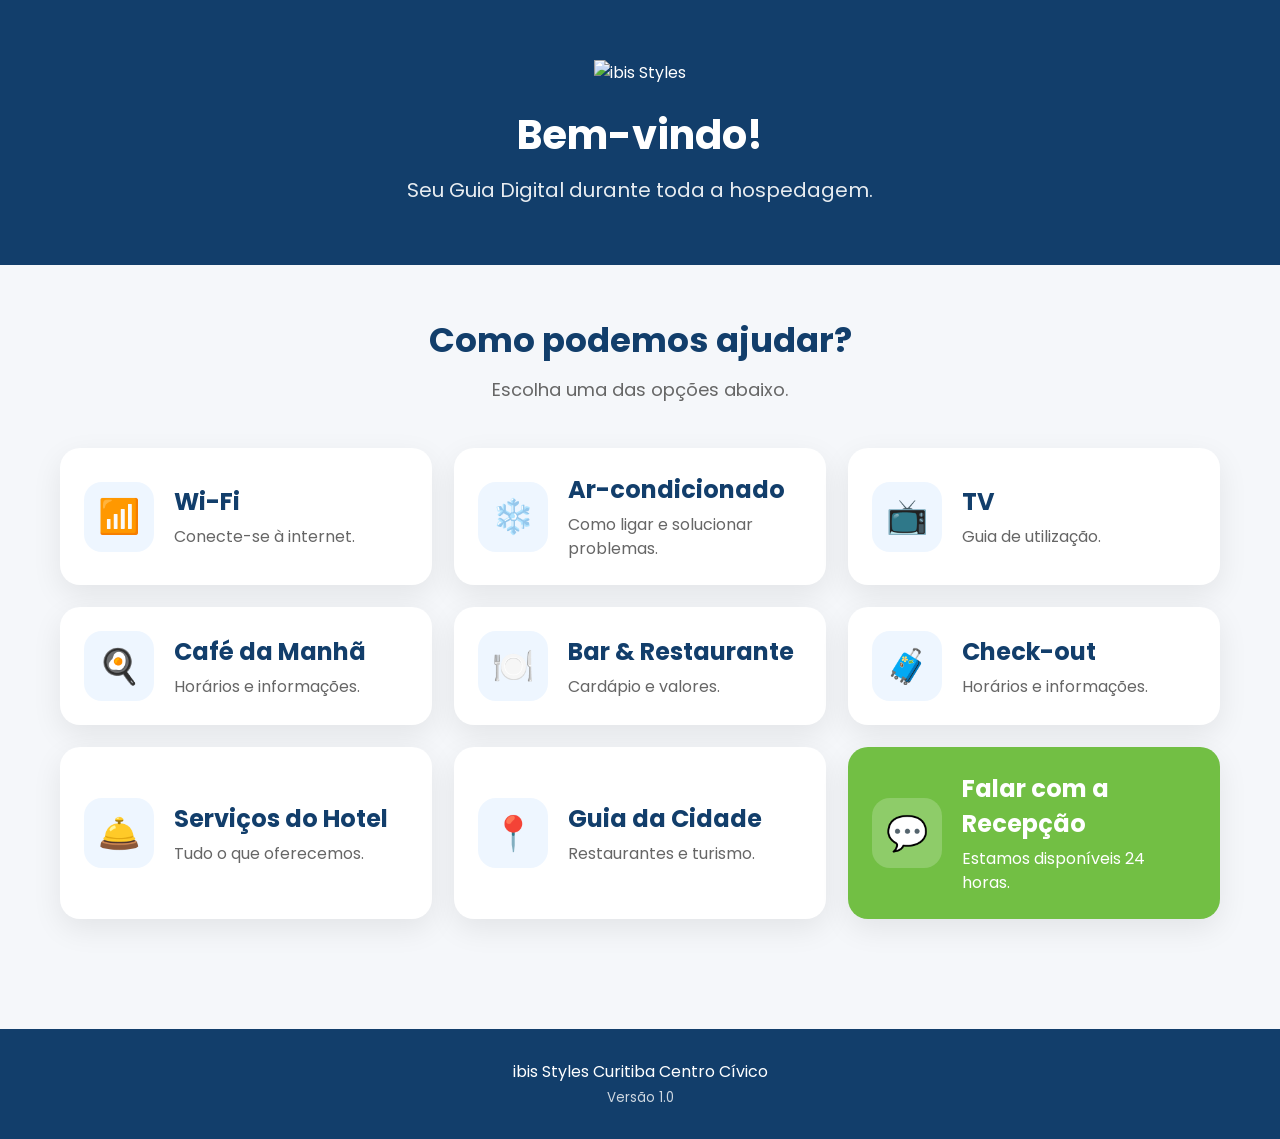
==== index.html @ dad59822 "Update index.html" ====
<!DOCTYPE html>
<html lang="pt-BR">

<head>

    <meta charset="UTF-8">
    <meta name="viewport" content="width=device-width, initial-scale=1.0">

    <title>Guia Digital do Hóspede</title>

    <link rel="stylesheet" href="css/style.css">

    <link rel="preconnect" href="https://fonts.googleapis.com">
    <link rel="preconnect" href="https://fonts.gstatic.com" crossorigin>

    <link href="https://fonts.googleapis.com/css2?family=Poppins:wght@300;400;500;600;700&display=swap" rel="stylesheet">
    <link rel="stylesheet" href="https://cdn.jsdelivr.net/npm/bootstrap-icons@1.13.1/font/bootstrap-icons.min.css">

</head>

<body>

<header>

    <img src="img/logo-ibisstyles.png" class="logo" alt="ibis Styles">

    <h1>Bem-vindo!</h1>

    <p>Seu Guia Digital durante toda a hospedagem.</p>

</header>


<main class="container">

    <section class="titulo">

        <h2>Como podemos ajudar?</h2>

        <p>Escolha uma das opções abaixo.</p>

    </section>


    <section class="menu">

        <a href="pages/wifi.html" class="card">

            <div class="icone">📶</div>

            <div>

                <h3>Wi-Fi</h3>

                <p>Conecte-se à internet.</p>

            </div>

        </a>



        <a href="pages/ar-condicionado.html" class="card">

            <div class="icone">❄️</div>

            <div>

                <h3>Ar-condicionado</h3>

                <p>Como ligar e solucionar problemas.</p>

            </div>

        </a>



        <a href="pages/tv.html" class="card">

            <div class="icone">📺</div>

            <div>

                <h3>TV</h3>

                <p>Guia de utilização.</p>

            </div>

        </a>



        <a href="pages/cafe.html" class="card">

            <div class="icone">🍳</div>

            <div>

                <h3>Café da Manhã</h3>

                <p>Horários e informações.</p>

            </div>

        </a>



        <a href="pages/bar.html" class="card">

            <div class="icone">🍽️</div>

            <div>

                <h3>Bar & Restaurante</h3>

                <p>Cardápio e valores.</p>

            </div>

        </a>



        <a href="pages/checkout.html" class="card">

            <div class="icone">🧳</div>

            <div>

                <h3>Check-out</h3>

                <p>Horários e informações.</p>

            </div>

        </a>



        <a href="pages/servicos.html" class="card">

            <div class="icone">🛎️</div>

            <div>

                <h3>Serviços do Hotel</h3>

                <p>Tudo o que oferecemos.</p>

            </div>

        </a>



        <a href="pages/cidade.html" class="card">

            <div class="icone">📍</div>

            <div>

                <h3>Guia da Cidade</h3>

                <p>Restaurantes e turismo.</p>

            </div>

        </a>



        <a href="pages/recepcao.html" class="card destaque">

            <div class="icone">💬</div>

            <div>

                <h3>Falar com a Recepção</h3>

                <p>Estamos disponíveis 24 horas.</p>

            </div>

        </a>

    </section>

</main>


<footer>

    <p>ibis Styles Curitiba Centro Cívico</p>

    <small>Versão 1.0</small>

</footer>

<script src="js/script.js"></script>

</body>

</html>
---- css/style.css ----
/* ===========================================
   GUIA DIGITAL DO HÓSPEDE
   ibis Styles Curitiba Centro Cívico
=========================================== */

/* RESET */

*{
    margin:0;
    padding:0;
    box-sizing:border-box;
}

:root{

    --azul:#123E6B;
    --verde:#72BF44;
    --verde-hover:#5fa538;
    --cinza:#f5f7fa;
    --texto:#333333;
    --branco:#ffffff;
    --sombra:0 10px 30px rgba(0,0,0,.08);

}

body{

    font-family:'Poppins',sans-serif;
    background:var(--cinza);
    color:var(--texto);

}

/* ================= HEADER ================= */

header{

    background:var(--azul);
    color:white;

    text-align:center;

    padding:60px 20px;

}

.logo{

    width:170px;
    max-width:90%;
    margin-bottom:20px;

}

header h1{

    font-size:40px;
    font-weight:700;
    margin-bottom:10px;

}

header p{

    font-size:20px;
    opacity:.9;

}

/* ================= CONTAINER ================= */

.container{

    max-width:1200px;

    margin:auto;

    padding:50px 20px;

}

/* ================= TITULO ================= */

.titulo{

    text-align:center;

    margin-bottom:45px;

}

.titulo h2{

    font-size:34px;

    color:var(--azul);

    margin-bottom:10px;

}

.titulo p{

    color:#666;

    font-size:18px;

}

/* ================= MENU ================= */

.menu{

    display:grid;

    grid-template-columns:repeat(auto-fit,minmax(320px,1fr));

    gap:22px;

}

/* ================= CARDS ================= */

.card{

    display:flex;

    align-items:center;

    gap:20px;

    text-decoration:none;

    background:white;

    color:inherit;

    padding:24px;

    border-radius:20px;

    box-shadow:var(--sombra);

    transition:.30s;

}

.card:hover{

    transform:translateY(-6px);

    box-shadow:0 18px 35px rgba(0,0,0,.15);

}

.card .icone{

    width:70px;

    height:70px;

    border-radius:18px;

    background:#eef6ff;

    display:flex;

    justify-content:center;

    align-items:center;

    font-size:34px;

    flex-shrink:0;

}

.card h3{

    font-size:24px;

    margin-bottom:6px;

    color:var(--azul);

}

.card p{

    color:#666;

    font-size:16px;

    line-height:1.5;

}

/* CARD RECEPÇÃO */

.destaque{

    background:var(--verde);

    color:white;

}

.destaque h3{

    color:white;

}

.destaque p{

    color:white;

}

.destaque .icone{

    background:rgba(255,255,255,.20);

}

/* ================= BOTÕES ================= */

.botao{

    display:inline-block;

    background:var(--verde);

    color:white;

    text-decoration:none;

    padding:14px 26px;

    border-radius:30px;

    transition:.3s;

    font-weight:600;

}

.botao:hover{

    background:var(--verde-hover);

}

/* ================= VOLTAR ================= */

.btn-voltar{

    position:absolute;

    top:20px;

    left:20px;

    width:48px;

    height:48px;

    border-radius:50%;

    background:rgba(255,255,255,.15);

    color:white;

    text-decoration:none;

    display:flex;

    justify-content:center;

    align-items:center;

    font-size:26px;

    backdrop-filter:blur(8px);

    transition:.3s;

}

.btn-voltar:hover{

    background:rgba(255,255,255,.30);

}

/* ================= GALERIA ================= */

.galeria{

    display:grid;

    grid-template-columns:repeat(auto-fit,minmax(280px,1fr));

    gap:25px;

}

.galeria img{

    width:100%;

    border-radius:18px;

    cursor:pointer;

    transition:.3s;

    box-shadow:var(--sombra);

}

.galeria img:hover{

    transform:scale(1.03);

}

/* ================= LIGHTBOX ================= */

#lightbox{

    display:none;

    position:fixed;

    inset:0;

    background:rgba(0,0,0,.90);

    justify-content:center;

    align-items:center;

    z-index:9999;

}

#lightbox img{

    max-width:90%;

    max-height:90%;

    border-radius:20px;

}

#lightbox span{

    position:absolute;

    top:30px;

    right:35px;

    color:white;

    font-size:45px;

    cursor:pointer;

}

/* ================= VIDEO ================= */

video{

    width:100%;

    border-radius:20px;

    box-shadow:var(--sombra);

    margin-bottom:30px;

}

/* ================= FOOTER ================= */

footer{

    background:var(--azul);

    color:white;

    text-align:center;

    padding:30px 20px;

    margin-top:60px;

}

footer small{

    opacity:.8;

}

/* ================= RESPONSIVO ================= */

@media(max-width:768px){

header{

    padding:45px 20px;

}

.logo{

    width:130px;

}

header h1{

    font-size:30px;

}

header p{

    font-size:17px;

}

.titulo h2{

    font-size:28px;

}

.menu{

    grid-template-columns:1fr;

}

.card{

    padding:20px;

}

.card h3{

    font-size:21px;

}

.card p{

    font-size:15px;

}

.card .icone{

    width:60px;

    height:60px;

    font-size:28px;

}

}
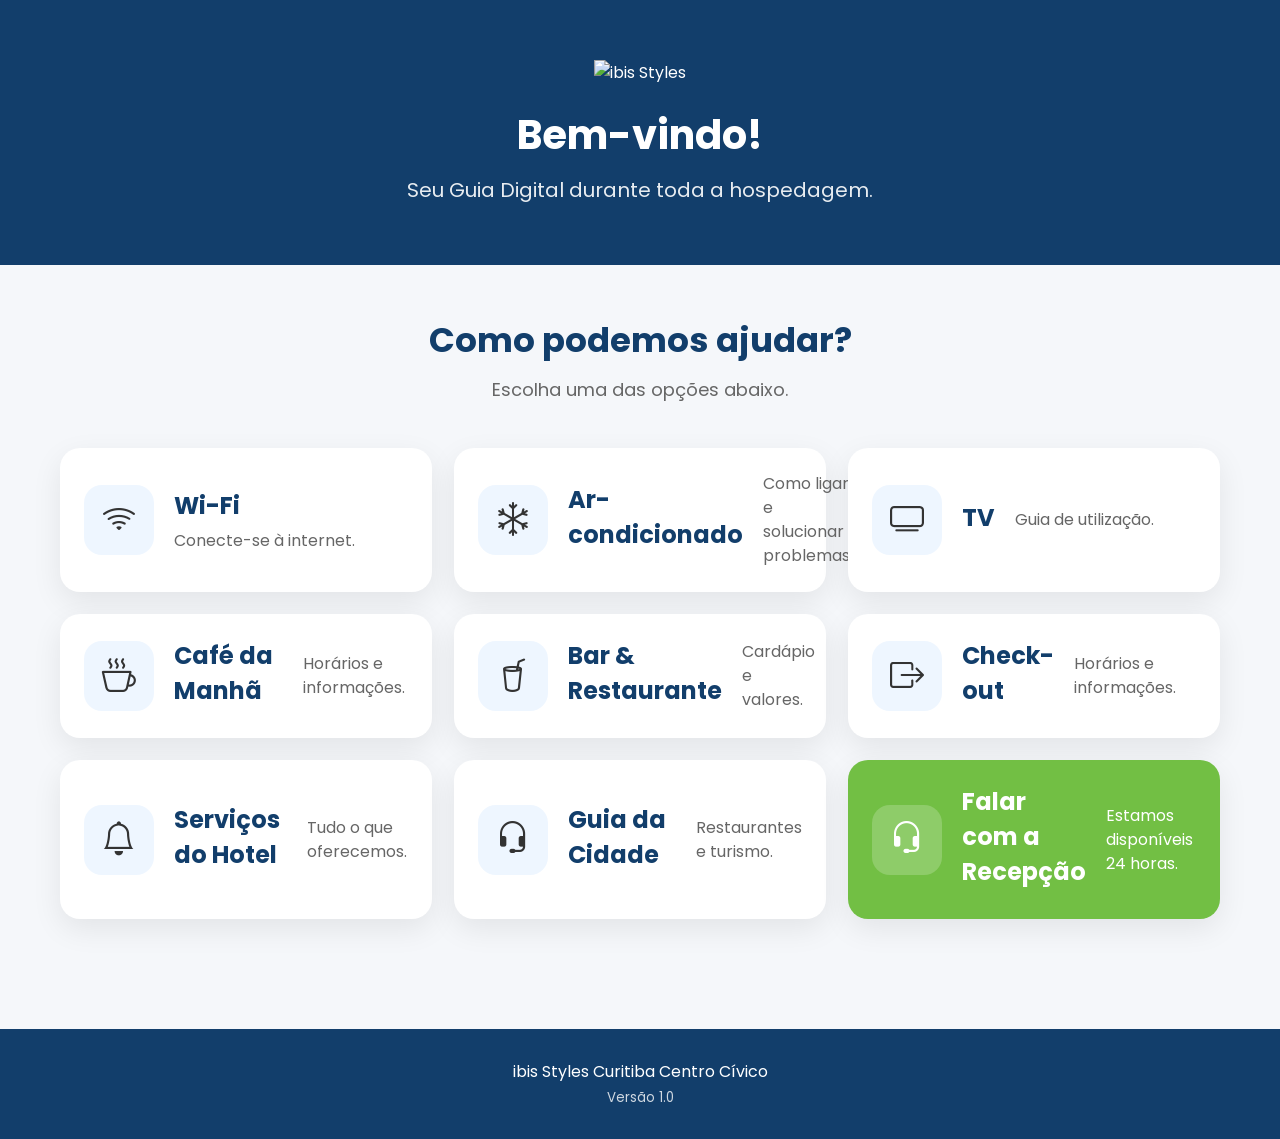
==== commit 766ae663: "Update index.html" ====
--- a/index.html
+++ b/index.html
@@ -46,7 +46,9 @@
 
         <a href="pages/wifi.html" class="card">
 
-            <div class="icone">📶</div>
+           <div class="icone">
+    <i class="bi bi-wifi"></i>
+</div>
 
             <div>
 
@@ -62,9 +64,9 @@
 
         <a href="pages/ar-condicionado.html" class="card">
 
-            <div class="icone">❄️</div>
-
-            <div>
+            <div class="icone">
+    <i class="bi bi-snow"></i>
+</div>
 
                 <h3>Ar-condicionado</h3>
 
@@ -78,9 +80,9 @@
 
         <a href="pages/tv.html" class="card">
 
-            <div class="icone">📺</div>
-
-            <div>
+         <div class="icone">
+    <i class="bi bi-tv"></i>
+</div>
 
                 <h3>TV</h3>
 
@@ -94,9 +96,9 @@
 
         <a href="pages/cafe.html" class="card">
 
-            <div class="icone">🍳</div>
-
-            <div>
+           <div class="icone">
+    <i class="bi bi-cup-hot"></i>
+</div>
 
                 <h3>Café da Manhã</h3>
 
@@ -109,10 +111,9 @@
 
 
         <a href="pages/bar.html" class="card">
-
-            <div class="icone">🍽️</div>
-
-            <div>
+<div class="icone">
+    <i class="bi bi-cup-straw"></i>
+</div>
 
                 <h3>Bar & Restaurante</h3>
 
@@ -126,9 +127,9 @@
 
         <a href="pages/checkout.html" class="card">
 
-            <div class="icone">🧳</div>
-
-            <div>
+           <div class="icone">
+    <i class="bi bi-box-arrow-right"></i>
+</div>
 
                 <h3>Check-out</h3>
 
@@ -142,9 +143,9 @@
 
         <a href="pages/servicos.html" class="card">
 
-            <div class="icone">🛎️</div>
-
-            <div>
+           <div class="icone">
+    <i class="bi bi-bell"></i>
+</div>
 
                 <h3>Serviços do Hotel</h3>
 
@@ -158,9 +159,9 @@
 
         <a href="pages/cidade.html" class="card">
 
-            <div class="icone">📍</div>
-
-            <div>
+          <div class="icone">
+    <i class="bi bi-headset"></i>
+</div>
 
                 <h3>Guia da Cidade</h3>
 
@@ -174,9 +175,9 @@
 
         <a href="pages/recepcao.html" class="card destaque">
 
-            <div class="icone">💬</div>
-
-            <div>
+<div class="icone">
+    <i class="bi bi-headset"></i>
+</div>
 
                 <h3>Falar com a Recepção</h3>
 
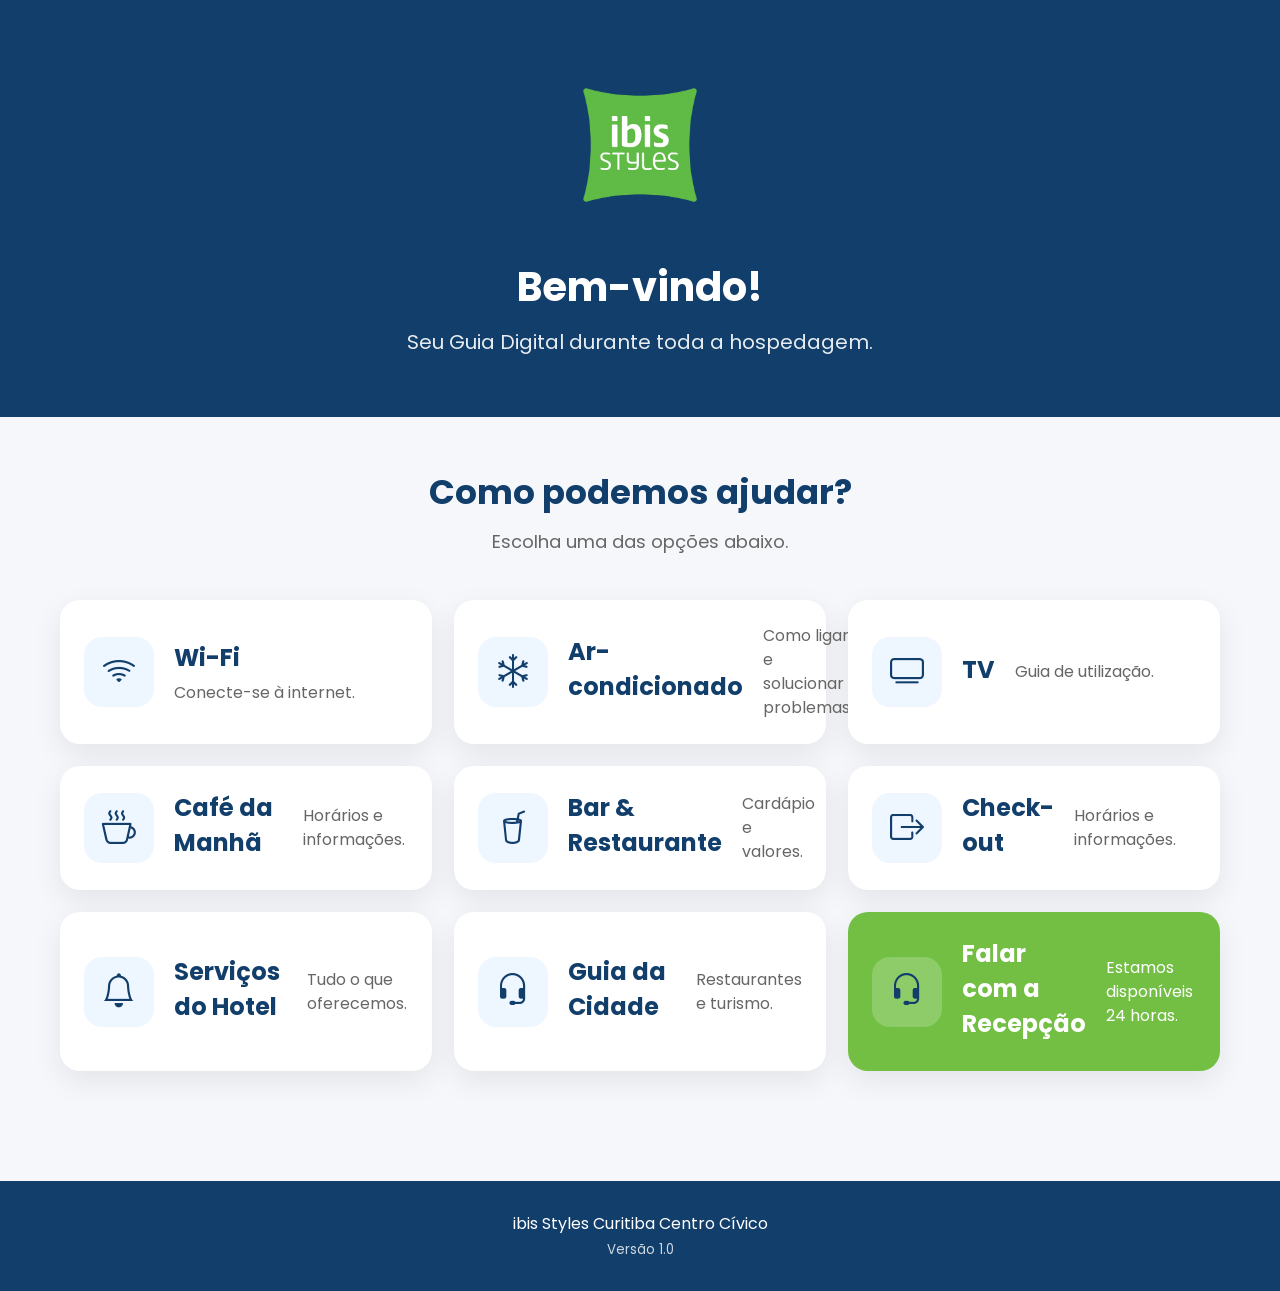
==== commit 2dbca355: "Update index.html" ====
--- a/index.html
+++ b/index.html
@@ -22,7 +22,9 @@
 
 <header>
 
-    <img src="img/logo-ibisstyles.png" class="logo" alt="ibis Styles">
+<a href="../index.html" class="logo-link">
+    <img src="../img/logo-ibisstyles.png" class="logo" alt="Ibis Styles">
+</a>
 
     <h1>Bem-vindo!</h1>
 
--- a/css/style.css
+++ b/css/style.css
@@ -222,7 +222,32 @@
     background:rgba(255,255,255,.20);
 
 }
-
+/* ================= ÍCONES ================= */
+
+.icone{
+
+    width:70px;
+    height:70px;
+
+    display:flex;
+    justify-content:center;
+    align-items:center;
+
+    background:#eef5ff;
+
+    border-radius:18px;
+
+    flex-shrink:0;
+
+}
+
+.icone i{
+
+    font-size:34px;
+
+    color:#123E6B;
+
+}
 /* ================= BOTÕES ================= */
 
 .botao{
@@ -476,3 +501,202 @@
 }
 
 }
+.passo{
+
+display:flex;
+
+gap:25px;
+
+background:white;
+
+padding:30px;
+
+margin-bottom:30px;
+
+border-radius:20px;
+
+box-shadow:0 10px 25px rgba(0,0,0,.08);
+
+}
+
+.numero{
+
+width:60px;
+
+height:60px;
+
+background:#72BF44;
+
+color:white;
+
+border-radius:50%;
+
+display:flex;
+
+justify-content:center;
+
+align-items:center;
+
+font-size:30px;
+
+font-weight:bold;
+
+flex-shrink:0;
+
+}
+
+.conteudo{
+
+flex:1;
+
+}
+
+.conteudo h2{
+
+margin-bottom:10px;
+
+color:#123E6B;
+
+}
+
+.conteudo p{
+
+margin-bottom:20px;
+
+line-height:1.7;
+
+}
+
+.rede{
+
+display:inline-block;
+
+background:#72BF44;
+
+color:white;
+
+padding:12px 24px;
+
+border-radius:30px;
+
+font-weight:600;
+
+margin-bottom:20px;
+
+}
+
+.conteudo img{
+
+width:100%;
+
+border-radius:15px;
+
+box-shadow:0 10px 20px rgba(0,0,0,.08);
+
+}
+
+.dica{
+
+background:#eaf8e3;
+
+padding:25px;
+
+border-radius:20px;
+
+margin:40px 0;
+
+}
+
+.dica h2{
+
+color:#3d8b28;
+
+margin-bottom:15px;
+
+}
+
+.dica ul{
+
+padding-left:20px;
+
+line-height:2;
+
+}
+
+.video{
+
+margin:50px 0;
+
+}
+
+.whatsapp{
+
+display:flex;
+
+justify-content:center;
+
+align-items:center;
+
+gap:10px;
+
+background:#25D366;
+
+color:white;
+
+text-decoration:none;
+
+padding:18px;
+
+border-radius:15px;
+
+font-size:20px;
+
+font-weight:600;
+
+}
+
+.whatsapp:hover{
+
+background:#1da851;
+
+}
+
+@media(max-width:768px){
+
+.passo{
+
+flex-direction:column;
+
+}
+
+.numero{
+
+margin:auto;
+
+}
+
+}
+.video-demo{
+
+    max-width:380px;
+
+    margin:40px auto;
+
+    border-radius:20px;
+
+    overflow:hidden;
+
+    box-shadow:0 10px 25px rgba(0,0,0,.15);
+
+}
+
+.video-demo video{
+
+    width:100%;
+    display:block;
+
+    border-radius:20px;
+
+    object-fit:cover;
+
+}
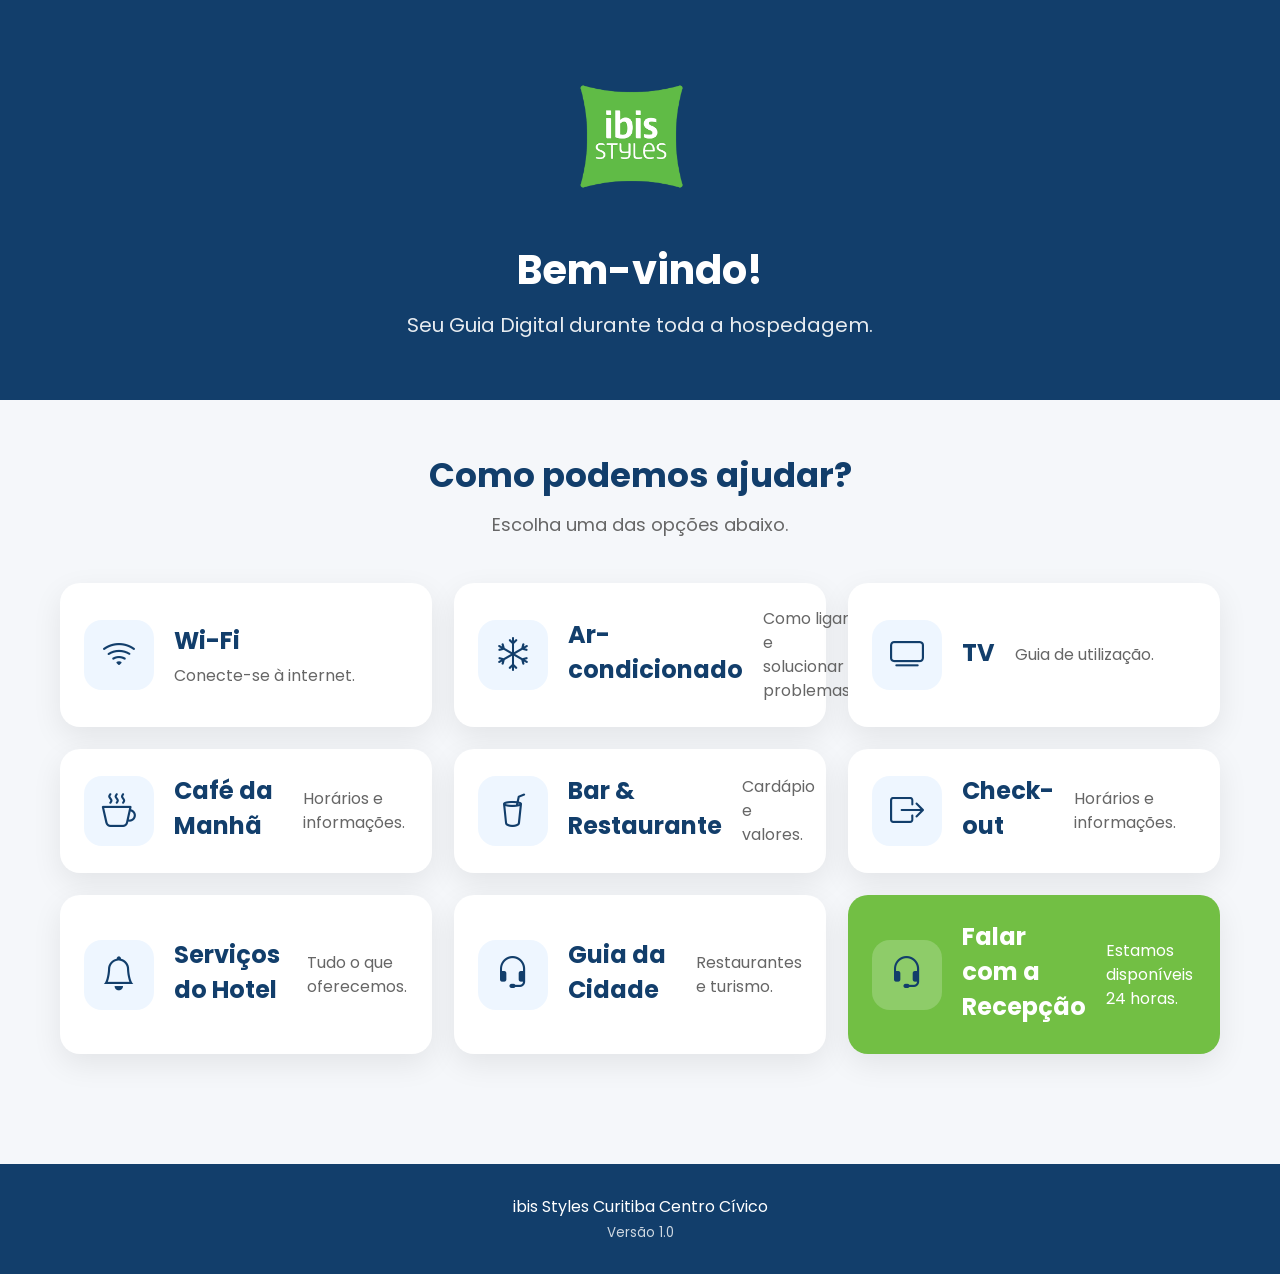
==== commit 50ed14c6: "Update index.html" ====
--- a/index.html
+++ b/index.html
@@ -22,8 +22,8 @@
 
 <header>
 
-<a href="../index.html" class="logo-link">
-    <img src="../img/logo-ibisstyles.png" class="logo" alt="Ibis Styles">
+<a href="index.html" class="logo-link">
+    <img src="img/logo-ibisstyles.png" class="logo" alt="Ibis Styles">
 </a>
 
     <h1>Bem-vindo!</h1>
--- a/css/style.css
+++ b/css/style.css
@@ -700,3 +700,16 @@
     object-fit:cover;
 
 }
+.logo-link{
+    display:inline-block;
+    text-decoration:none;
+}
+
+.logo-link:hover{
+    transform:scale(1.03);
+    transition:0.3s;
+}
+
+.logo-link img{
+    display:block;
+}
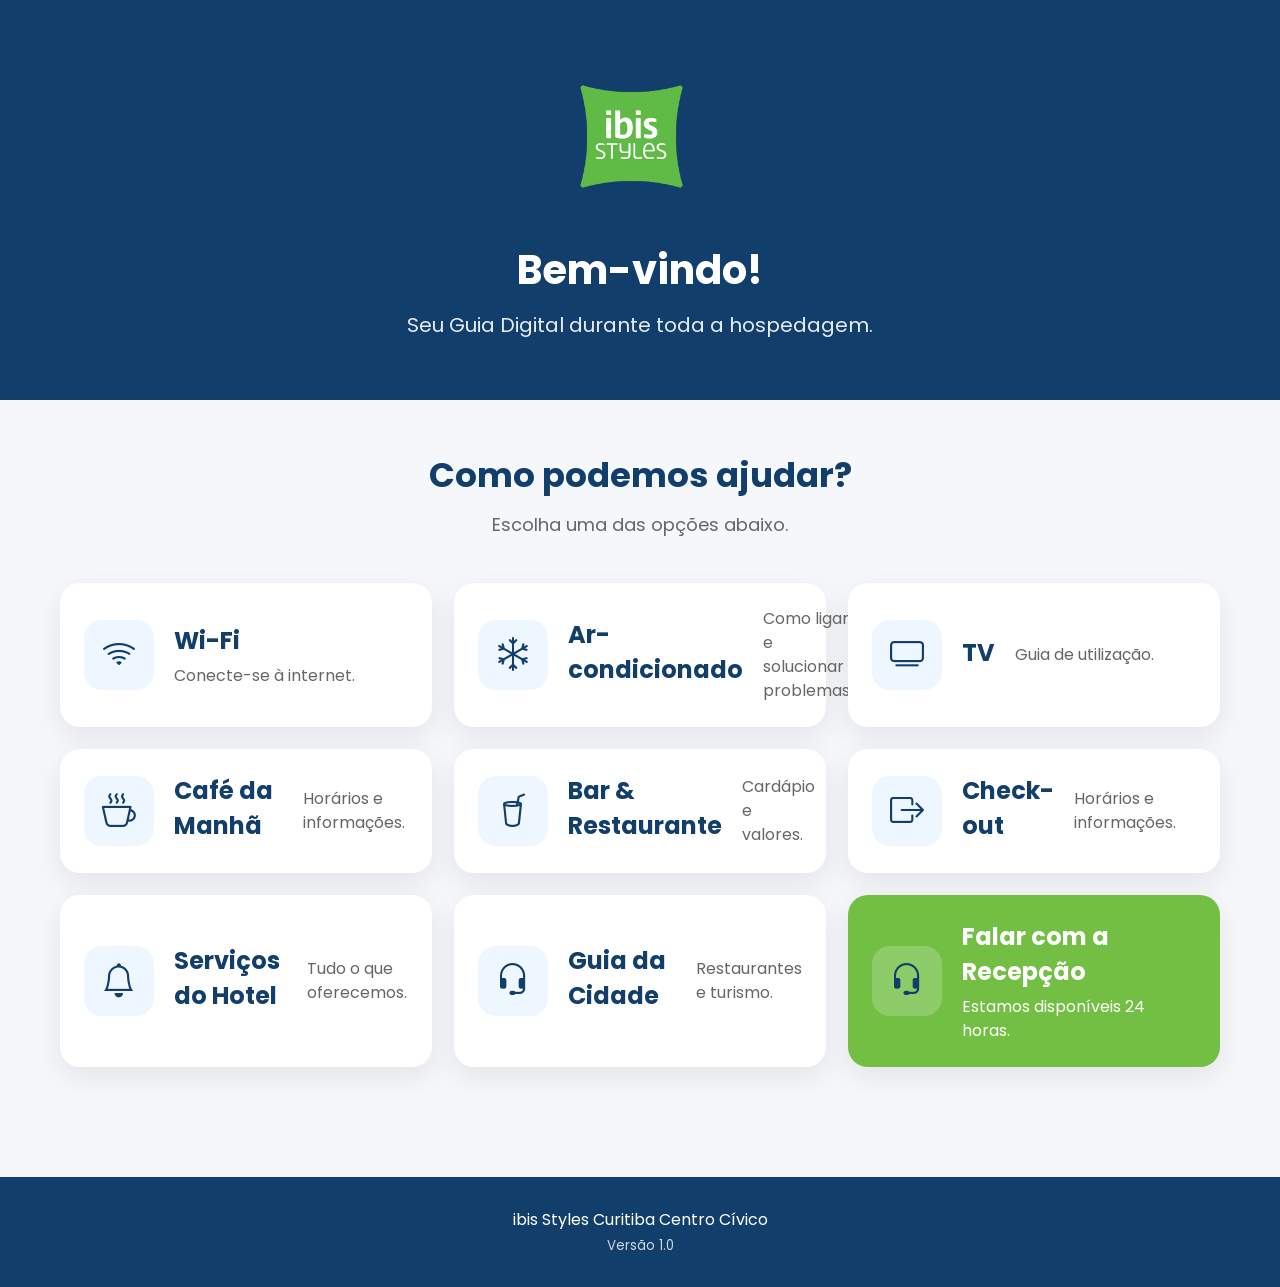
==== commit 6f4d407a: "Update index.html" ====
--- a/index.html
+++ b/index.html
@@ -175,19 +175,20 @@
 
 
 
-        <a href="pages/recepcao.html" class="card destaque">
-
-<div class="icone">
-    <i class="bi bi-headset"></i>
-</div>
-
-                <h3>Falar com a Recepção</h3>
-
-                <p>Estamos disponíveis 24 horas.</p>
-
-            </div>
-
-        </a>
+       <a href="https://wa.me/554133240469?text=Olá!%20Estou%20hospedado%20no%20Ibis%20Styles%20e%20preciso%20de%20ajuda."
+   target="_blank"
+   class="card destaque">
+
+    <div class="icone">
+        <i class="bi bi-headset"></i>
+    </div>
+
+    <div>
+        <h3>Falar com a Recepção</h3>
+        <p>Estamos disponíveis 24 horas.</p>
+    </div>
+
+</a>
 
     </section>
 
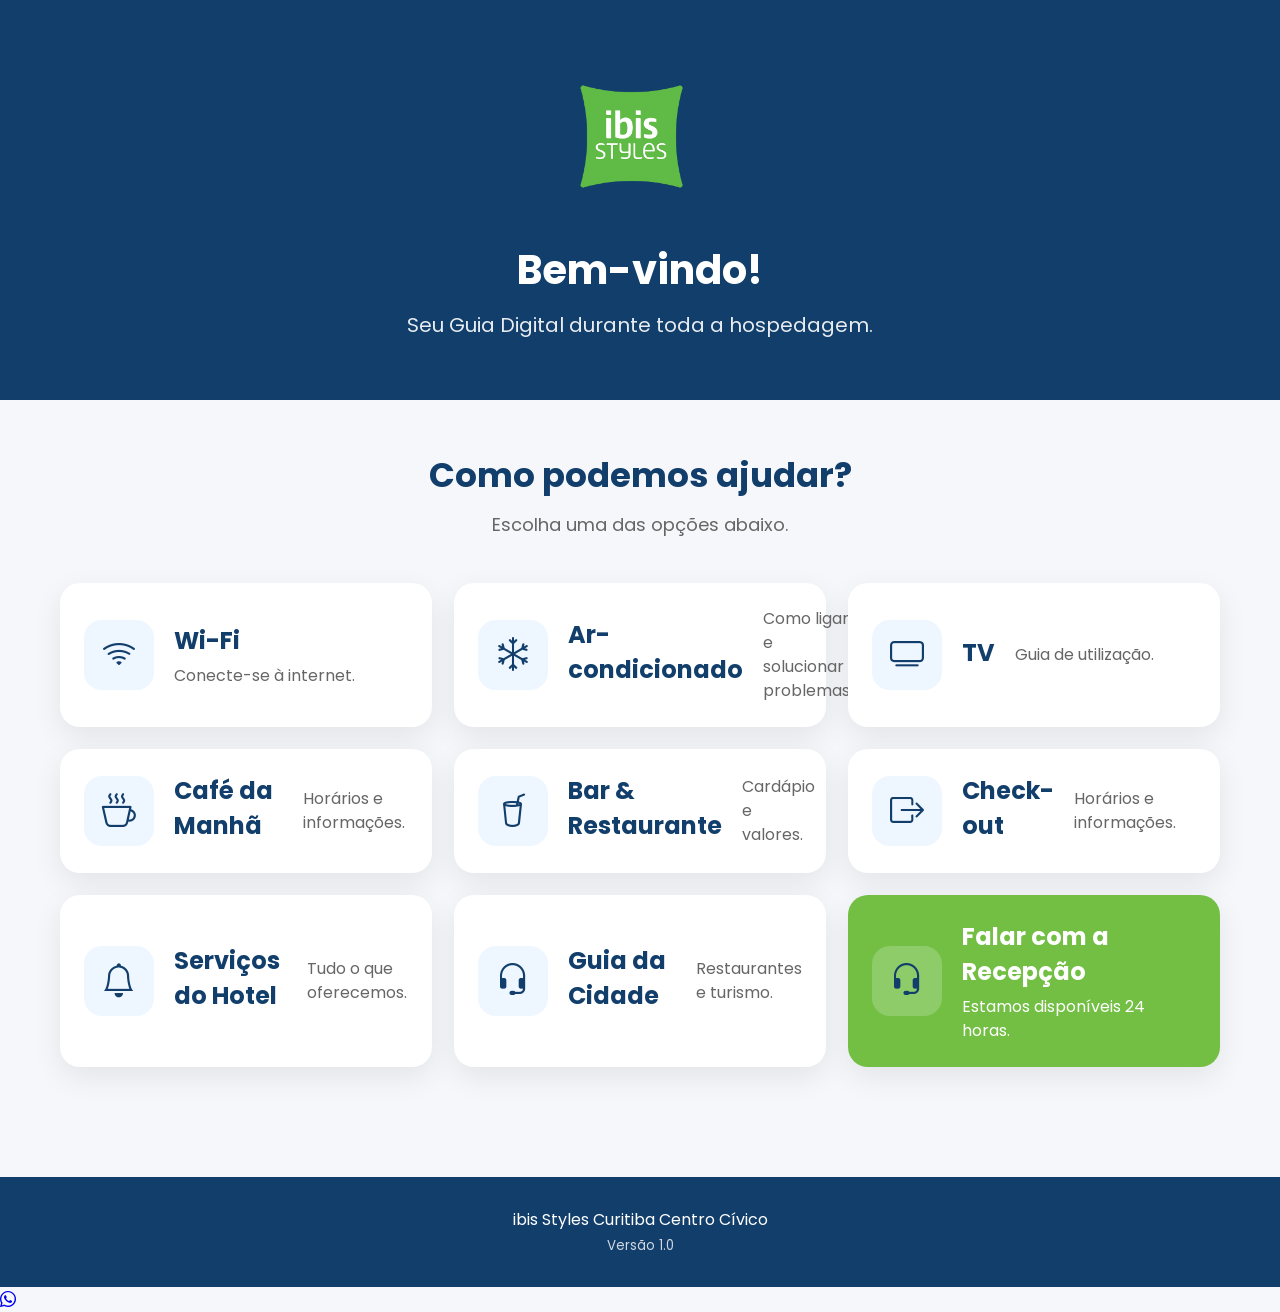
==== commit 8231c6b6: "Update index.html" ====
--- a/index.html
+++ b/index.html
@@ -204,6 +204,14 @@
 </footer>
 
 <script src="js/script.js"></script>
+    <a href="https://wa.me/554133240469?text=Olá!%20Estou%20hospedado%20no%20Ibis%20Styles%20e%20preciso%20de%20ajuda."
+   class="whatsapp-fixo"
+   target="_blank"
+   aria-label="WhatsApp da Recepção">
+
+    <i class="bi bi-whatsapp"></i>
+
+</a>
 
 </body>
 
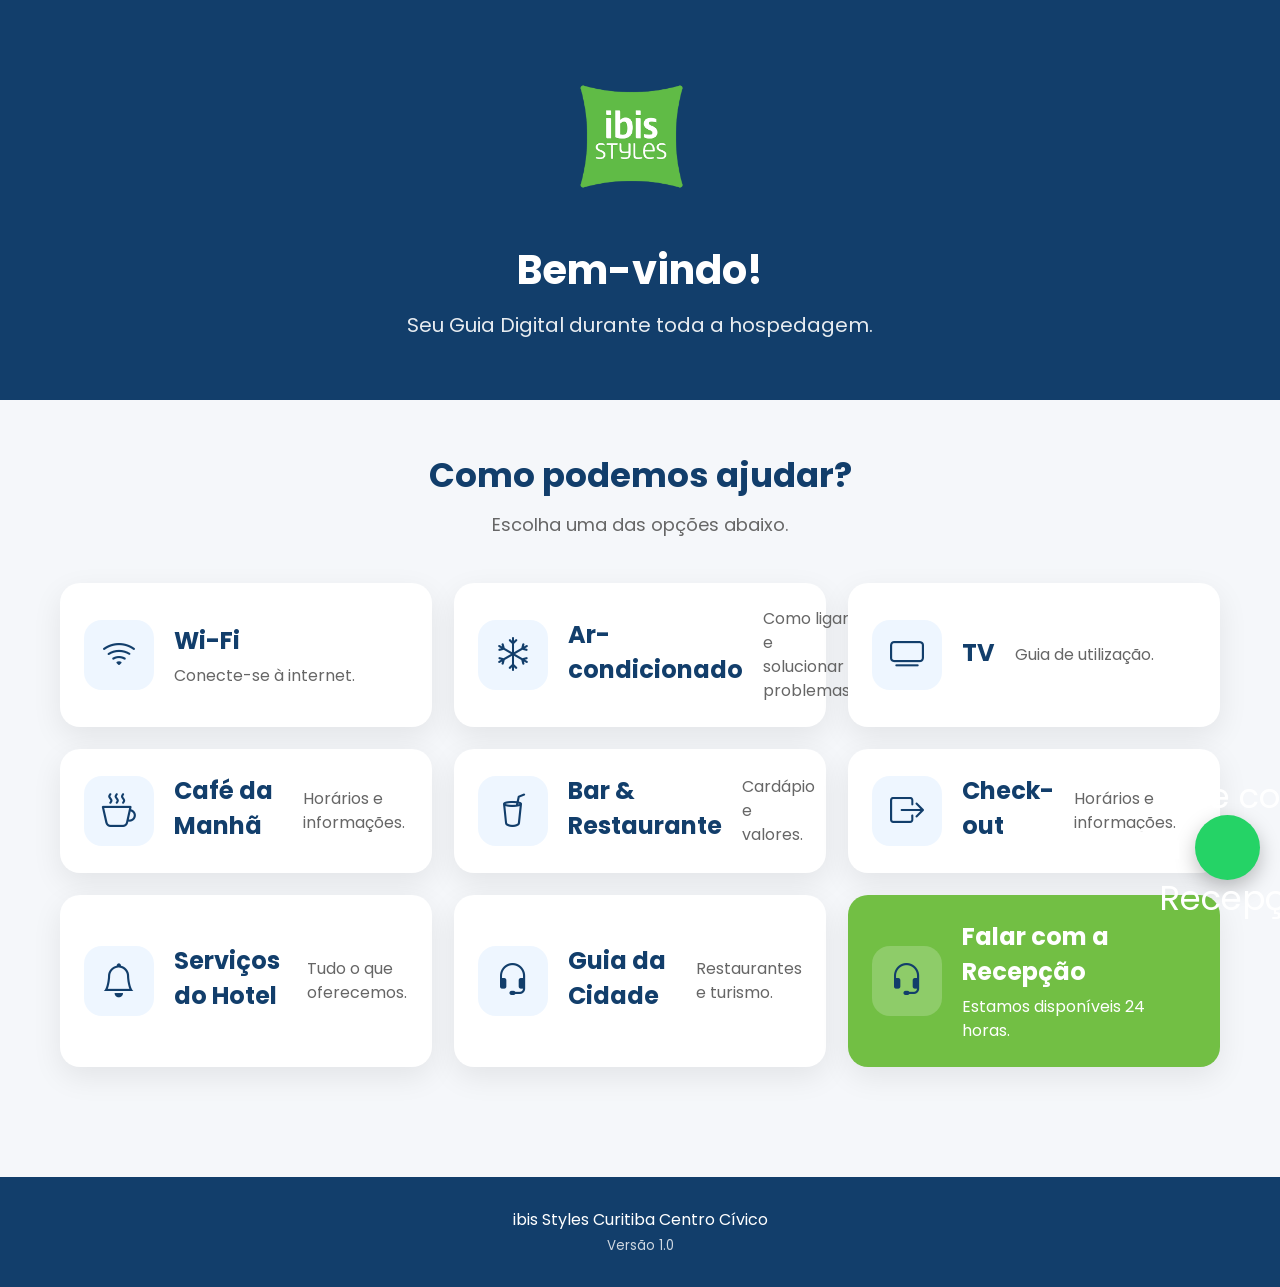
==== commit a2b0c7ec: "Update index.html" ====
--- a/index.html
+++ b/index.html
@@ -203,14 +203,14 @@
 
 </footer>
 
-<script src="js/script.js"></script>
-    <a href="https://wa.me/554133240469?text=Olá!%20Estou%20hospedado%20no%20Ibis%20Styles%20e%20preciso%20de%20ajuda."
+<a href="https://wa.me/554133240469?text=Olá!%20Estou%20hospedado%20no%20Ibis%20Styles%20e%20preciso%20de%20ajuda."
    class="whatsapp-fixo"
-   target="_blank"
-   aria-label="WhatsApp da Recepção">
+   target="_blank">
 
     <i class="bi bi-whatsapp"></i>
 
+    <span>Fale com a Recepção</span>
+
 </a>
 
 </body>
--- a/css/style.css
+++ b/css/style.css
@@ -713,3 +713,46 @@
 .logo-link img{
     display:block;
 }
+.whatsapp-fixo{
+
+    position:fixed;
+
+    right:20px;
+
+    bottom:20px;
+
+    width:65px;
+
+    height:65px;
+
+    background:#25D366;
+
+    color:white;
+
+    border-radius:50%;
+
+    display:flex;
+
+    justify-content:center;
+
+    align-items:center;
+
+    font-size:34px;
+
+    text-decoration:none;
+
+    box-shadow:0 8px 20px rgba(0,0,0,.25);
+
+    z-index:9999;
+
+    transition:.3s;
+
+}
+
+.whatsapp-fixo:hover{
+
+    transform:scale(1.1);
+
+    background:#20b858;
+
+}
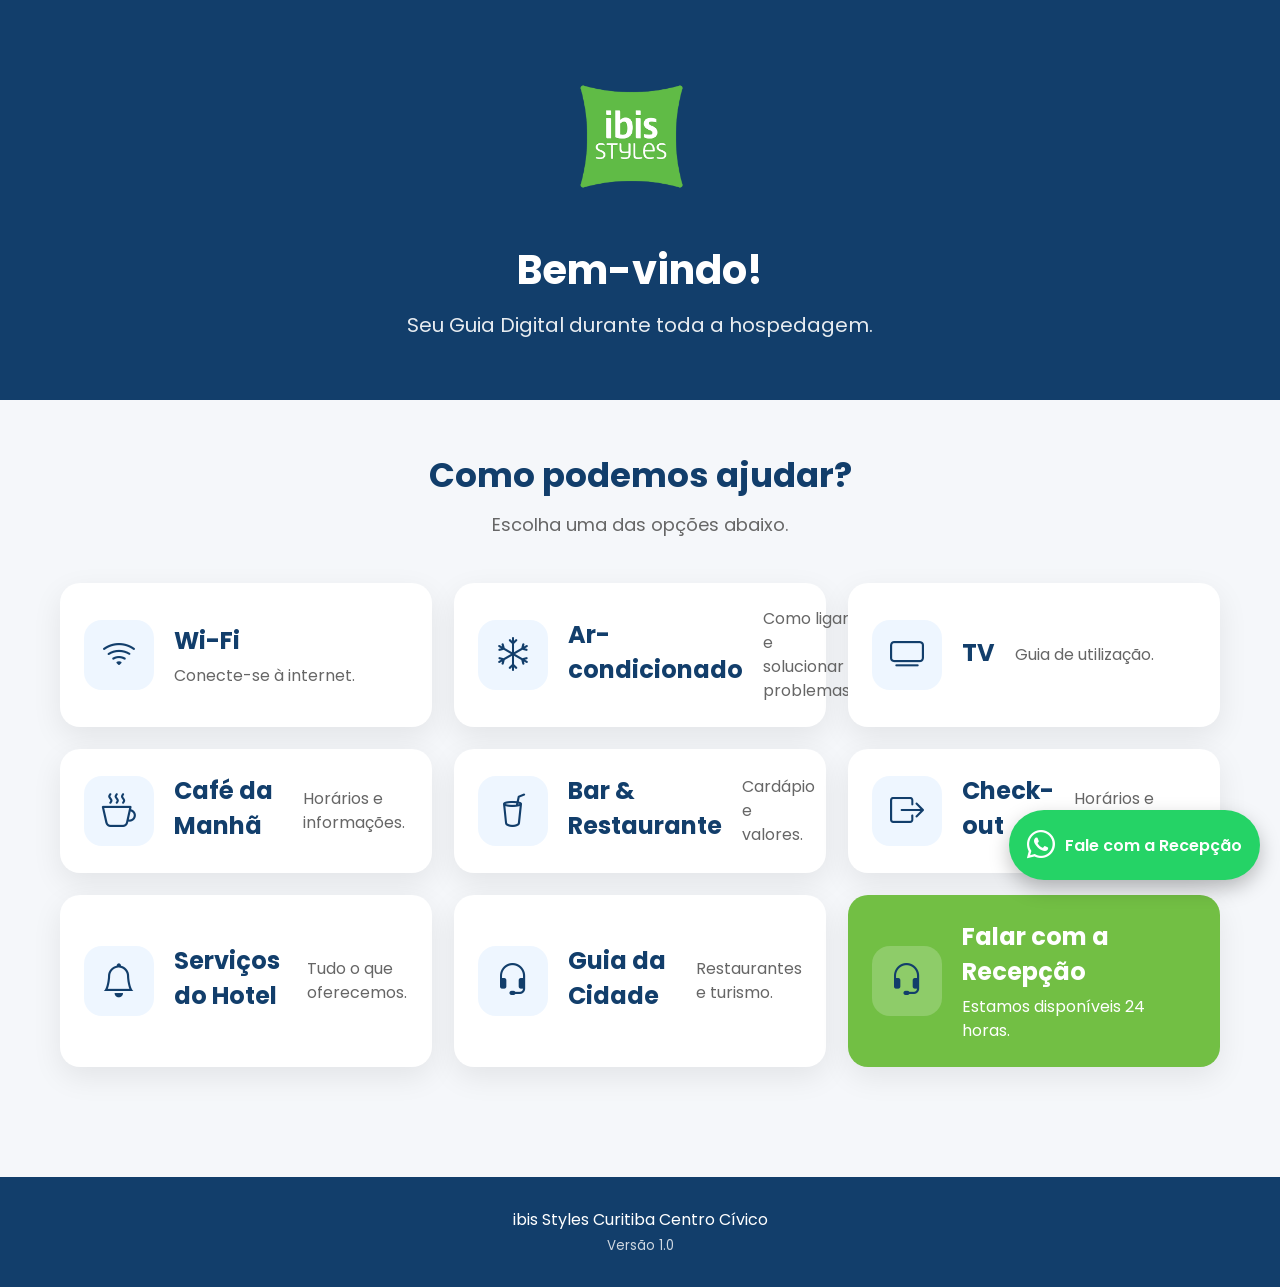
==== commit a91ee01d: "Update index.html" ====
--- a/index.html
+++ b/index.html
@@ -64,7 +64,7 @@
 
 
 
-        <a href="pages/ar-condicionado.html" class="card">
+        <a href="pages/ar.html" class="card">
 
             <div class="icone">
     <i class="bi bi-snow"></i>
--- a/css/style.css
+++ b/css/style.css
@@ -717,42 +717,62 @@
 
     position:fixed;
 
+    bottom:20px;
+
     right:20px;
 
-    bottom:20px;
-
-    width:65px;
-
-    height:65px;
-
     background:#25D366;
 
-    color:white;
-
-    border-radius:50%;
+    color:#fff;
+
+    padding:14px 18px;
+
+    border-radius:40px;
 
     display:flex;
 
+    align-items:center;
+
+    gap:10px;
+
+    text-decoration:none;
+
+    font-weight:600;
+
+    font-size:16px;
+
+    box-shadow:0 8px 20px rgba(0,0,0,.25);
+
+    z-index:9999;
+
+    transition:.3s;
+
+}
+
+.whatsapp-fixo i{
+
+    font-size:28px;
+
+}
+
+.whatsapp-fixo:hover{
+
+    transform:scale(1.05);
+
+}
+
+@media (max-width:768px){
+
+.whatsapp-fixo{
+
+    left:15px;
+
+    right:15px;
+
+    bottom:15px;
+
     justify-content:center;
 
-    align-items:center;
-
-    font-size:34px;
-
-    text-decoration:none;
-
-    box-shadow:0 8px 20px rgba(0,0,0,.25);
-
-    z-index:9999;
-
-    transition:.3s;
-
-}
-
-.whatsapp-fixo:hover{
-
-    transform:scale(1.1);
-
-    background:#20b858;
-
-}
+}
+
+}
